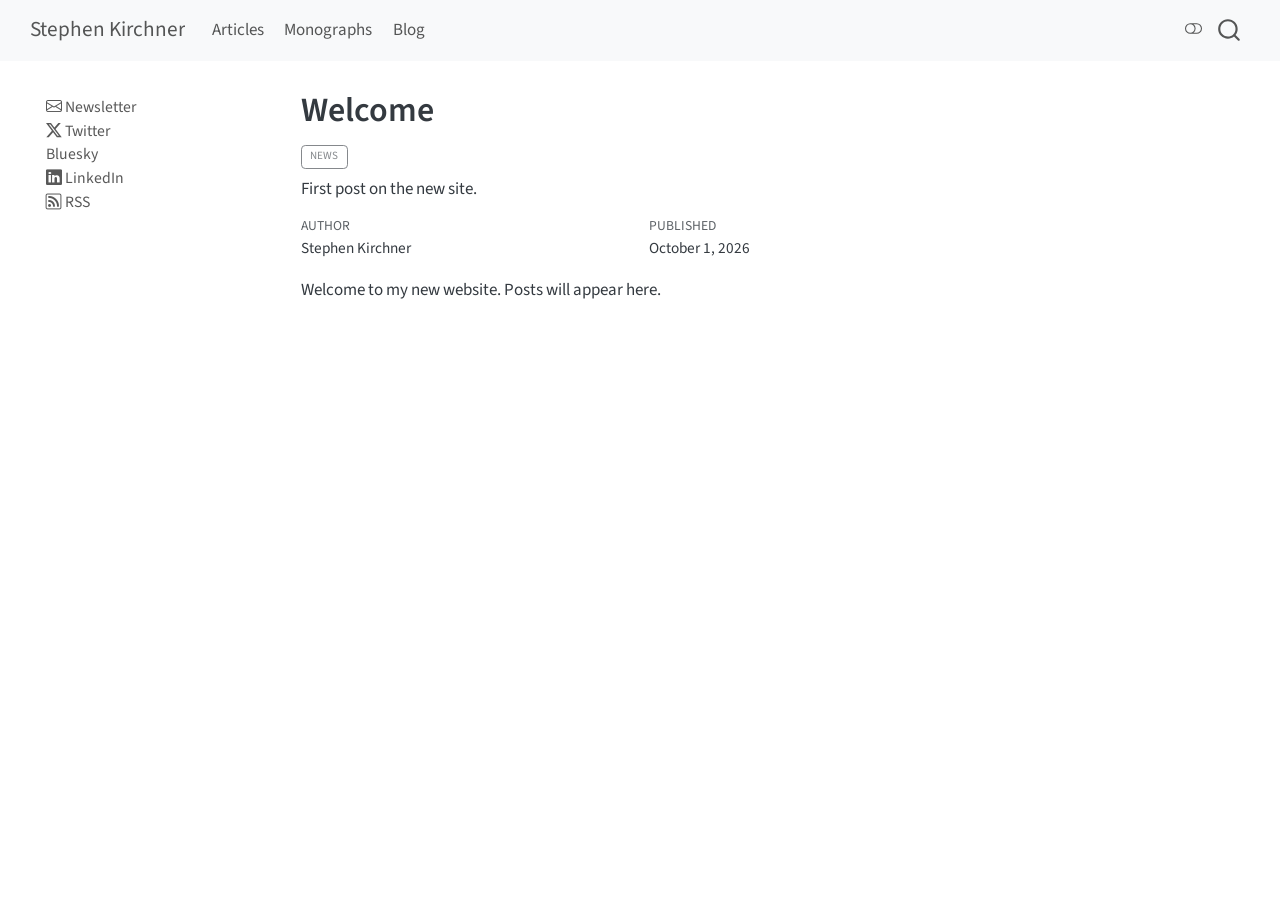
==== posts/2026-10-01-welcome/index.html @ f4609732 "Built site for gh-pages" ====
<!DOCTYPE html>
<html xmlns="http://www.w3.org/1999/xhtml" lang="en" xml:lang="en"><head>

<meta charset="utf-8">
<meta name="generator" content="quarto-1.10.18">

<meta name="viewport" content="width=device-width, initial-scale=1.0, user-scalable=yes">

<meta name="author" content="Stephen Kirchner">
<meta name="dcterms.date" content="2026-10-01">
<meta name="description" content="First post on the new site.">

<title>Welcome – Stephen Kirchner</title>
<style>
/* Default styles provided by pandoc.
** See https://pandoc.org/MANUAL.html#variables-for-html for config info.
*/
span.smallcaps{font-variant: small-caps;}
div.columns{display: flex; gap: 1.5em;}
div.column{flex: auto;}
@media screen {
div.columns{gap: min(4vw, 1.5em);}
div.column{overflow-x: auto;}
}
div.hanging-indent{margin-left: 1.5em; text-indent: -1.5em;}
ul.task-list{list-style: none;}
ul.task-list li input[type="checkbox"] {
  width: 0.8em;
  margin: 0 0.8em 0.2em -1em; /* quarto-specific, see https://github.com/quarto-dev/quarto-cli/issues/4556 */ 
  vertical-align: middle;
}
</style>


<script src="../../site_libs/quarto-nav/quarto-nav.js"></script>
<script src="../../site_libs/quarto-nav/headroom.min.js"></script>
<script src="../../site_libs/clipboard/clipboard.min.js"></script>
<script src="../../site_libs/quarto-search/autocomplete.umd.js"></script>
<script src="../../site_libs/quarto-search/fuse.min.js"></script>
<script src="../../site_libs/quarto-search/quarto-search.js"></script>
<meta name="quarto:offset" content="../../">
<script src="../../site_libs/quarto-html/quarto.js" type="module"></script>
<script src="../../site_libs/quarto-html/tabsets/tabsets.js" type="module"></script>
<script src="../../site_libs/quarto-html/popper.min.js"></script>
<script src="../../site_libs/quarto-html/tippy.umd.min.js"></script>
<script src="../../site_libs/quarto-html/anchor.min.js"></script>
<link href="../../site_libs/quarto-html/tippy.css" rel="stylesheet">
<link href="../../site_libs/quarto-html/quarto-syntax-highlighting-64a204ab8560d761af7679ceaba22944.css" rel="stylesheet" class="quarto-color-scheme" id="quarto-text-highlighting-styles">
<link href="../../site_libs/quarto-html/quarto-syntax-highlighting-dark-b85bc7c33db8c58e0ec93c3465666fed.css" rel="stylesheet" class="quarto-color-scheme quarto-color-alternate" id="quarto-text-highlighting-styles">
<link href="../../site_libs/quarto-html/quarto-syntax-highlighting-64a204ab8560d761af7679ceaba22944.css" rel="stylesheet" class="quarto-color-scheme-extra" id="quarto-text-highlighting-styles">
<script src="../../site_libs/bootstrap/bootstrap.min.js"></script>
<link href="../../site_libs/bootstrap/bootstrap-icons.css" rel="stylesheet">
<link href="../../site_libs/bootstrap/bootstrap-172ba59bd5e0b52282274ba0c0cc16fc.min.css" rel="stylesheet" append-hash="true" class="quarto-color-scheme" id="quarto-bootstrap" data-mode="light">
<link href="../../site_libs/bootstrap/bootstrap-dark-8b348f4b4b74a528bf910da1e8c5139e.min.css" rel="stylesheet" append-hash="true" class="quarto-color-scheme quarto-color-alternate" id="quarto-bootstrap" data-mode="dark">
<link href="../../site_libs/bootstrap/bootstrap-172ba59bd5e0b52282274ba0c0cc16fc.min.css" rel="stylesheet" append-hash="true" class="quarto-color-scheme-extra" id="quarto-bootstrap" data-mode="light">
<script id="quarto-search-options" type="application/json">{
  "location": "navbar",
  "copy-button": false,
  "collapse-after": 3,
  "panel-placement": "end",
  "type": "overlay",
  "limit": 50,
  "keyboard-shortcut": [
    "f",
    "/",
    "s"
  ],
  "show-item-context": false,
  "language": {
    "search-no-results-text": "No results",
    "search-matching-documents-text": "matching documents",
    "search-copy-link-title": "Copy link to search",
    "search-hide-matches-text": "Hide additional matches",
    "search-more-match-text": "more match in this document",
    "search-more-matches-text": "more matches in this document",
    "search-clear-button-title": "Clear",
    "search-text-placeholder": "",
    "search-detached-cancel-button-title": "Cancel",
    "search-submit-button-title": "Submit",
    "search-label": "Search"
  }
}</script>


<link rel="stylesheet" href="../../styles.css">
</head>

<body class="nav-sidebar floating nav-fixed quarto-light"><script id="quarto-html-before-body" type="application/javascript">
    const toggleBodyColorMode = (bsSheetEl) => {
      const mode = bsSheetEl.getAttribute("data-mode");
      const bodyEl = window.document.querySelector("body");
      if (mode === "dark") {
        bodyEl.classList.add("quarto-dark");
        bodyEl.classList.remove("quarto-light");
      } else {
        bodyEl.classList.add("quarto-light");
        bodyEl.classList.remove("quarto-dark");
      }
    }
    const toggleBodyColorPrimary = () => {
      const bsSheetEl = window.document.querySelector("link#quarto-bootstrap:not([rel=disabled-stylesheet])");
      if (bsSheetEl) {
        toggleBodyColorMode(bsSheetEl);
      }
    }
    const setColorSchemeToggle = (alternate) => {
      const toggles = window.document.querySelectorAll('.quarto-color-scheme-toggle');
      for (let i=0; i < toggles.length; i++) {
        const toggle = toggles[i];
        if (toggle) {
          if (alternate) {
            toggle.classList.add("alternate");
          } else {
            toggle.classList.remove("alternate");
          }
        }
      }
    };
    const toggleColorMode = (alternate) => {
      // Switch the stylesheets
      const primaryStylesheets = window.document.querySelectorAll('link.quarto-color-scheme:not(.quarto-color-alternate)');
      const alternateStylesheets = window.document.querySelectorAll('link.quarto-color-scheme.quarto-color-alternate');
      manageTransitions('#quarto-margin-sidebar .nav-link', false);
      if (alternate) {
        // note: dark is layered on light, we don't disable primary!
        enableStylesheet(alternateStylesheets);
        for (const sheetNode of alternateStylesheets) {
          if (sheetNode.id === "quarto-bootstrap") {
            toggleBodyColorMode(sheetNode);
          }
        }
      } else {
        disableStylesheet(alternateStylesheets);
        enableStylesheet(primaryStylesheets)
        toggleBodyColorPrimary();
      }
      manageTransitions('#quarto-margin-sidebar .nav-link', true);
      // Switch the toggles
      setColorSchemeToggle(alternate)
      // Hack to workaround the fact that safari doesn't
      // properly recolor the scrollbar when toggling (#1455)
      if (navigator.userAgent.indexOf('Safari') > 0 && navigator.userAgent.indexOf('Chrome') == -1) {
        manageTransitions("body", false);
        window.scrollTo(0, 1);
        setTimeout(() => {
          window.scrollTo(0, 0);
          manageTransitions("body", true);
        }, 40);
      }
    }
    const disableStylesheet = (stylesheets) => {
      for (let i=0; i < stylesheets.length; i++) {
        const stylesheet = stylesheets[i];
        stylesheet.rel = 'disabled-stylesheet';
      }
    }
    const enableStylesheet = (stylesheets) => {
      for (let i=0; i < stylesheets.length; i++) {
        const stylesheet = stylesheets[i];
        if(stylesheet.rel !== 'stylesheet') { // for Chrome, which will still FOUC without this check
          stylesheet.rel = 'stylesheet';
        }
      }
    }
    const manageTransitions = (selector, allowTransitions) => {
      const els = window.document.querySelectorAll(selector);
      for (let i=0; i < els.length; i++) {
        const el = els[i];
        if (allowTransitions) {
          el.classList.remove('notransition');
        } else {
          el.classList.add('notransition');
        }
      }
    }
    const isFileUrl = () => {
      return window.location.protocol === 'file:';
    }
    const hasAlternateSentinel = () => {
      let styleSentinel = getColorSchemeSentinel();
      if (styleSentinel !== null) {
        return styleSentinel === "alternate";
      } else {
        return false;
      }
    }
    const setStyleSentinel = (alternate) => {
      const value = alternate ? "alternate" : "default";
      if (!isFileUrl()) {
        window.localStorage.setItem("quarto-color-scheme", value);
      } else {
        localAlternateSentinel = value;
      }
    }
    const getColorSchemeSentinel = () => {
      if (!isFileUrl()) {
        const storageValue = window.localStorage.getItem("quarto-color-scheme");
        return storageValue != null ? storageValue : localAlternateSentinel;
      } else {
        return localAlternateSentinel;
      }
    }
    const toggleGiscusIfUsed = (isAlternate, darkModeDefault) => {
      const baseTheme = document.querySelector('#giscus-base-theme')?.value ?? 'light';
      const alternateTheme = document.querySelector('#giscus-alt-theme')?.value ?? 'dark';
      let newTheme = '';
      if(authorPrefersDark) {
        newTheme = isAlternate ? baseTheme : alternateTheme;
      } else {
        newTheme = isAlternate ? alternateTheme : baseTheme;
      }
      const changeGiscusTheme = () => {
        // From: https://github.com/giscus/giscus/issues/336
        const sendMessage = (message) => {
          const iframe = document.querySelector('iframe.giscus-frame');
          if (!iframe) return;
          iframe.contentWindow.postMessage({ giscus: message }, 'https://giscus.app');
        }
        sendMessage({
          setConfig: {
            theme: newTheme
          }
        });
      }
      const isGiscussLoaded = window.document.querySelector('iframe.giscus-frame') !== null;
      if (isGiscussLoaded) {
        changeGiscusTheme();
      }
    };
    const authorPrefersDark = false;
    const darkModeDefault = authorPrefersDark;
      document.querySelector('link#quarto-text-highlighting-styles.quarto-color-scheme-extra').rel = 'disabled-stylesheet';
      document.querySelector('link#quarto-bootstrap.quarto-color-scheme-extra').rel = 'disabled-stylesheet';
    let localAlternateSentinel = darkModeDefault ? 'alternate' : 'default';
    // Dark / light mode switch
    window.quartoToggleColorScheme = () => {
      // Read the current dark / light value
      let toAlternate = !hasAlternateSentinel();
      toggleColorMode(toAlternate);
      setStyleSentinel(toAlternate);
      toggleGiscusIfUsed(toAlternate, darkModeDefault);
      window.dispatchEvent(new Event('resize'));
    };
    // Switch to dark mode if need be
    if (hasAlternateSentinel()) {
      toggleColorMode(true);
    } else {
      toggleColorMode(false);
    }
  </script>

<div id="quarto-search-results"></div>
  <header id="quarto-header" class="headroom fixed-top">
    <nav class="navbar navbar-expand-lg " data-bs-theme="dark">
      <div class="navbar-container container-fluid">
      <div class="navbar-brand-container mx-auto">
    <a class="navbar-brand" href="../../index.html">
    <span class="navbar-title">Stephen Kirchner</span>
    </a>
  </div>
            <div id="quarto-search" class="" title="Search"></div>
          <button class="navbar-toggler" type="button" data-bs-toggle="collapse" data-bs-target="#navbarCollapse" aria-controls="navbarCollapse" role="menu" aria-expanded="false" aria-label="Toggle navigation" onclick="if (window.quartoToggleHeadroom) { window.quartoToggleHeadroom(); }">
  <span class="navbar-toggler-icon"></span>
</button>
          <div class="collapse navbar-collapse" id="navbarCollapse">
            <ul class="navbar-nav navbar-nav-scroll me-auto">
  <li class="nav-item">
    <a class="nav-link" href="../../articles.html"> 
<span class="menu-text">Articles</span></a>
  </li>  
  <li class="nav-item">
    <a class="nav-link" href="../../monographs.html"> 
<span class="menu-text">Monographs</span></a>
  </li>  
  <li class="nav-item">
    <a class="nav-link" href="../../blog.html"> 
<span class="menu-text">Blog</span></a>
  </li>  
</ul>
          </div> <!-- /navcollapse -->
            <div class="quarto-navbar-tools">
  <a href="" class="quarto-color-scheme-toggle quarto-navigation-tool  px-1" onclick="window.quartoToggleColorScheme(); return false;" title="Toggle dark mode"><i class="bi"></i></a>
</div>
      </div> <!-- /container-fluid -->
    </nav>
  <nav class="quarto-secondary-nav">
    <div class="container-fluid d-flex">
      <button type="button" class="quarto-btn-toggle btn" data-bs-toggle="collapse" role="button" data-bs-target=".quarto-sidebar-collapse-item" aria-controls="quarto-sidebar" aria-expanded="false" aria-label="Toggle sidebar navigation" onclick="if (window.quartoToggleHeadroom) { window.quartoToggleHeadroom(); }">
        <i class="bi bi-layout-text-sidebar-reverse"></i>
      </button>
        <nav class="quarto-page-breadcrumbs" aria-label="breadcrumb"><ol class="breadcrumb"><li class="breadcrumb-item">Welcome</li></ol></nav>
        <a class="flex-grow-1" role="navigation" data-bs-toggle="collapse" data-bs-target=".quarto-sidebar-collapse-item" aria-controls="quarto-sidebar" aria-expanded="false" aria-label="Toggle sidebar navigation" onclick="if (window.quartoToggleHeadroom) { window.quartoToggleHeadroom(); }">      
        </a>
    </div>
  </nav>
</header>
<!-- content -->
<div id="quarto-content" class="quarto-container page-columns page-rows-contents page-layout-article page-navbar">
<!-- sidebar -->
  <nav id="quarto-sidebar" class="sidebar collapse collapse-horizontal quarto-sidebar-collapse-item sidebar-navigation floating overflow-auto">
    <div class="sidebar-menu-container"> 
    <ul class="list-unstyled mt-1">
        <li class="sidebar-item">
  <div class="sidebar-item-container"> 
  <a href="https://your-newsletter-url" class="sidebar-item-text sidebar-link"><i class="bi bi-envelope" role="img">
</i> 
 <span class="menu-text">Newsletter</span></a>
  </div>
</li>
        <li class="sidebar-item">
  <div class="sidebar-item-container"> 
  <a href="https://x.com/yourhandle" class="sidebar-item-text sidebar-link"><i class="bi bi-twitter-x" role="img">
</i> 
 <span class="menu-text">Twitter</span></a>
  </div>
</li>
        <li class="sidebar-item">
  <div class="sidebar-item-container"> 
  <a href="https://bsky.app/profile/yourhandle.bsky.social" class="sidebar-item-text sidebar-link"><i class="bi bi-butterfly" role="img">
</i> 
 <span class="menu-text">Bluesky</span></a>
  </div>
</li>
        <li class="sidebar-item">
  <div class="sidebar-item-container"> 
  <a href="https://www.linkedin.com/in/yourprofile" class="sidebar-item-text sidebar-link"><i class="bi bi-linkedin" role="img">
</i> 
 <span class="menu-text">LinkedIn</span></a>
  </div>
</li>
        <li class="sidebar-item">
  <div class="sidebar-item-container"> 
  <a href="../../blog.xml" class="sidebar-item-text sidebar-link"><i class="bi bi-rss" role="img">
</i> 
 <span class="menu-text">RSS</span></a>
  </div>
</li>
    </ul>
    </div>
</nav>
<div id="quarto-sidebar-glass" class="quarto-sidebar-collapse-item" data-bs-toggle="collapse" data-bs-target=".quarto-sidebar-collapse-item"></div>
<!-- margin-sidebar -->
    <div id="quarto-margin-sidebar" class="sidebar margin-sidebar zindex-bottom">
        
    </div>
<!-- main -->
<main class="content" id="quarto-document-content">


<header id="title-block-header" class="quarto-title-block default">
<div class="quarto-title">
<h1 class="title">Welcome</h1>
  <div class="quarto-categories">
    <div class="quarto-category">news</div>
  </div>
  </div>

<div>
  <div class="description">
    First post on the new site.
  </div>
</div>


<div class="quarto-title-meta">

    <div>
    <div class="quarto-title-meta-heading">Author</div>
    <div class="quarto-title-meta-contents">
             <p>Stephen Kirchner </p>
          </div>
  </div>
    
    <div>
    <div class="quarto-title-meta-heading">Published</div>
    <div class="quarto-title-meta-contents">
      <p class="date">October 1, 2026</p>
    </div>
  </div>
  
    
  </div>
  


</header>


<p>Welcome to my new website. Posts will appear here.</p>



</main> <!-- /main -->
<script id="quarto-html-after-body" type="application/javascript">
  window.document.addEventListener("DOMContentLoaded", function (event) {
    // Ensure there is a toggle, if there isn't float one in the top right
    if (window.document.querySelector('.quarto-color-scheme-toggle') === null) {
      const a = window.document.createElement('a');
      a.classList.add('top-right');
      a.classList.add('quarto-color-scheme-toggle');
      a.href = "";
      a.onclick = function() { try { window.quartoToggleColorScheme(); } catch {} return false; };
      const i = window.document.createElement("i");
      i.classList.add('bi');
      a.appendChild(i);
      window.document.body.appendChild(a);
    }
    setColorSchemeToggle(hasAlternateSentinel())
    const icon = "";
    const anchorJS = new window.AnchorJS();
    anchorJS.options = {
      placement: 'right',
      icon: icon
    };
    anchorJS.add('.anchored');
    const isCodeAnnotation = (el) => {
      for (const clz of el.classList) {
        if (clz.startsWith('code-annotation-')) {                     
          return true;
        }
      }
      return false;
    }
    const onCopySuccess = function(e) {
      // button target
      const button = e.trigger;
      // don't keep focus
      button.blur();
      // flash "checked"
      button.classList.add('code-copy-button-checked');
      var currentTitle = button.getAttribute("title");
      button.setAttribute("title", "Copied!");
      let tooltip;
      if (window.bootstrap) {
        button.setAttribute("data-bs-toggle", "tooltip");
        button.setAttribute("data-bs-placement", "left");
        button.setAttribute("data-bs-title", "Copied!");
        tooltip = new bootstrap.Tooltip(button, 
          { trigger: "manual", 
            customClass: "code-copy-button-tooltip",
            offset: [0, -8]});
        tooltip.show();    
      }
      setTimeout(function() {
        if (tooltip) {
          tooltip.hide();
          button.removeAttribute("data-bs-title");
          button.removeAttribute("data-bs-toggle");
          button.removeAttribute("data-bs-placement");
        }
        button.setAttribute("title", currentTitle);
        button.classList.remove('code-copy-button-checked');
      }, 1000);
      // clear code selection
      e.clearSelection();
    }
    const getTextToCopy = function(trigger) {
      const outerScaffold = trigger.parentElement.cloneNode(true);
      const codeEl = outerScaffold.querySelector('code');
      for (const childEl of codeEl.children) {
        if (isCodeAnnotation(childEl)) {
          childEl.remove();
        }
      }
      return codeEl.innerText;
    }
    const clipboard = new window.ClipboardJS('.code-copy-button:not([data-in-quarto-modal])', {
      text: getTextToCopy
    });
    clipboard.on('success', onCopySuccess);
    if (window.document.getElementById('quarto-embedded-source-code-modal')) {
      const clipboardModal = new window.ClipboardJS('.code-copy-button[data-in-quarto-modal]', {
        text: getTextToCopy,
        container: window.document.getElementById('quarto-embedded-source-code-modal')
      });
      clipboardModal.on('success', onCopySuccess);
    }
      var localhostRegex = new RegExp(/^(?:http|https):\/\/localhost\:?[0-9]*\//);
      var mailtoRegex = new RegExp(/^mailto:/);
        var filterRegex = new RegExp("https:\/\/stephenkirchner\.github\.io");
      var isInternal = (href) => {
          return filterRegex.test(href) || localhostRegex.test(href) || mailtoRegex.test(href);
      }
      // Inspect non-navigation links and adorn them if external
     var links = window.document.querySelectorAll('a[href]:not(.nav-link):not(.navbar-brand):not(.toc-action):not(.sidebar-link):not(.sidebar-item-toggle):not(.pagination-link):not(.no-external):not([aria-hidden]):not(.dropdown-item):not(.quarto-navigation-tool):not(.about-link)');
      for (var i=0; i<links.length; i++) {
        const link = links[i];
        if (!isInternal(link.href)) {
          // undo the damage that might have been done by quarto-nav.js in the case of
          // links that we want to consider external
          if (link.dataset.originalHref !== undefined) {
            link.href = link.dataset.originalHref;
          }
        }
      }
    function tippyHover(el, contentFn, onTriggerFn, onUntriggerFn) {
      const config = {
        allowHTML: true,
        maxWidth: 500,
        delay: 100,
        arrow: false,
        appendTo: function(el) {
            return el.parentElement;
        },
        interactive: true,
        interactiveBorder: 10,
        theme: 'quarto',
        placement: 'bottom-start',
      };
      if (contentFn) {
        config.content = contentFn;
      }
      if (onTriggerFn) {
        config.onTrigger = onTriggerFn;
      }
      if (onUntriggerFn) {
        config.onUntrigger = onUntriggerFn;
      }
      window.tippy(el, config); 
    }
    const noterefs = window.document.querySelectorAll('a[role="doc-noteref"]');
    for (var i=0; i<noterefs.length; i++) {
      const ref = noterefs[i];
      tippyHover(ref, function() {
        // use id or data attribute instead here
        let href = ref.getAttribute('data-footnote-href') || ref.getAttribute('href');
        try { href = new URL(href).hash; } catch {}
        const id = href.replace(/^#\/?/, "");
        const note = window.document.getElementById(id);
        if (note) {
          return note.innerHTML;
        } else {
          return "";
        }
      });
    }
    const xrefs = window.document.querySelectorAll('a.quarto-xref');
    const processXRef = (id, note) => {
      // Strip column container classes
      const stripColumnClz = (el) => {
        el.classList.remove("page-full", "page-columns");
        if (el.children) {
          for (const child of el.children) {
            stripColumnClz(child);
          }
        }
      }
      stripColumnClz(note)
      if (id === null || id.startsWith('sec-')) {
        // Special case sections, only their first couple elements
        const container = document.createElement("div");
        if (note.children && note.children.length > 2) {
          container.appendChild(note.children[0].cloneNode(true));
          for (let i = 1; i < note.children.length; i++) {
            const child = note.children[i];
            if (child.tagName === "P" && child.innerText === "") {
              continue;
            } else {
              container.appendChild(child.cloneNode(true));
              break;
            }
          }
          if (window.Quarto?.typesetMath) {
            window.Quarto.typesetMath(container);
          }
          return container.innerHTML
        } else {
          if (window.Quarto?.typesetMath) {
            window.Quarto.typesetMath(note);
          }
          return note.innerHTML;
        }
      } else {
        // Remove any anchor links if they are present
        const anchorLink = note.querySelector('a.anchorjs-link');
        if (anchorLink) {
          anchorLink.remove();
        }
        if (window.Quarto?.typesetMath) {
          window.Quarto.typesetMath(note);
        }
        if (note.classList.contains("callout")) {
          return note.outerHTML;
        } else {
          return note.innerHTML;
        }
      }
    }
    for (var i=0; i<xrefs.length; i++) {
      const xref = xrefs[i];
      tippyHover(xref, undefined, function(instance) {
        instance.disable();
        let url = xref.getAttribute('href');
        let hash = undefined; 
        if (url.startsWith('#')) {
          hash = url;
        } else {
          try { hash = new URL(url).hash; } catch {}
        }
        if (hash) {
          const id = hash.replace(/^#\/?/, "");
          const note = window.document.getElementById(id);
          if (note !== null) {
            try {
              const html = processXRef(id, note.cloneNode(true));
              instance.setContent(html);
            } finally {
              instance.enable();
              instance.show();
            }
          } else {
            // See if we can fetch this
            fetch(url.split('#')[0])
            .then(res => res.text())
            .then(html => {
              const parser = new DOMParser();
              const htmlDoc = parser.parseFromString(html, "text/html");
              const note = htmlDoc.getElementById(id);
              if (note !== null) {
                const html = processXRef(id, note);
                instance.setContent(html);
              } 
            }).finally(() => {
              instance.enable();
              instance.show();
            });
          }
        } else {
          // See if we can fetch a full url (with no hash to target)
          // This is a special case and we should probably do some content thinning / targeting
          fetch(url)
          .then(res => res.text())
          .then(html => {
            const parser = new DOMParser();
            const htmlDoc = parser.parseFromString(html, "text/html");
            const note = htmlDoc.querySelector('main.content');
            if (note !== null) {
              // This should only happen for chapter cross references
              // (since there is no id in the URL)
              // remove the first header
              if (note.children.length > 0 && note.children[0].tagName === "HEADER") {
                note.children[0].remove();
              }
              const html = processXRef(null, note);
              instance.setContent(html);
            } 
          }).finally(() => {
            instance.enable();
            instance.show();
          });
        }
      }, function(instance) {
      });
    }
        let selectedAnnoteEl;
        const selectorForAnnotation = ( cell, annotation) => {
          let cellAttr = 'data-code-cell="' + cell + '"';
          let lineAttr = 'data-code-annotation="' +  annotation + '"';
          const selector = 'span[' + cellAttr + '][' + lineAttr + ']';
          return selector;
        }
        const selectCodeLines = (annoteEl) => {
          const doc = window.document;
          const targetCell = annoteEl.getAttribute("data-target-cell");
          const targetAnnotation = annoteEl.getAttribute("data-target-annotation");
          const annoteSpan = window.document.querySelector(selectorForAnnotation(targetCell, targetAnnotation));
          const lines = annoteSpan.getAttribute("data-code-lines").split(",");
          const lineIds = lines.map((line) => {
            return targetCell + "-" + line;
          })
          let top = null;
          let height = null;
          let parent = null;
          if (lineIds.length > 0) {
              //compute the position of the single el (top and bottom and make a div)
              const el = window.document.getElementById(lineIds[0]);
              top = el.offsetTop;
              height = el.offsetHeight;
              parent = el.parentElement.parentElement;
            if (lineIds.length > 1) {
              const lastEl = window.document.getElementById(lineIds[lineIds.length - 1]);
              const bottom = lastEl.offsetTop + lastEl.offsetHeight;
              height = bottom - top;
            }
            if (top !== null && height !== null && parent !== null) {
              // cook up a div (if necessary) and position it 
              let div = window.document.getElementById("code-annotation-line-highlight");
              if (div === null) {
                div = window.document.createElement("div");
                div.setAttribute("id", "code-annotation-line-highlight");
                div.style.position = 'absolute';
                parent.appendChild(div);
              }
              div.style.top = top - 2 + "px";
              div.style.height = height + 4 + "px";
              div.style.left = 0;
              let gutterDiv = window.document.getElementById("code-annotation-line-highlight-gutter");
              if (gutterDiv === null) {
                gutterDiv = window.document.createElement("div");
                gutterDiv.setAttribute("id", "code-annotation-line-highlight-gutter");
                gutterDiv.style.position = 'absolute';
                const codeCell = window.document.getElementById(targetCell);
                const gutter = codeCell.querySelector('.code-annotation-gutter');
                gutter.appendChild(gutterDiv);
              }
              gutterDiv.style.top = top - 2 + "px";
              gutterDiv.style.height = height + 4 + "px";
            }
            selectedAnnoteEl = annoteEl;
          }
        };
        const unselectCodeLines = () => {
          const elementsIds = ["code-annotation-line-highlight", "code-annotation-line-highlight-gutter"];
          elementsIds.forEach((elId) => {
            const div = window.document.getElementById(elId);
            if (div) {
              div.remove();
            }
          });
          selectedAnnoteEl = undefined;
        };
          // Handle positioning of the toggle
      window.addEventListener(
        "resize",
        throttle(() => {
          elRect = undefined;
          if (selectedAnnoteEl) {
            selectCodeLines(selectedAnnoteEl);
          }
        }, 10)
      );
      function throttle(fn, ms) {
      let throttle = false;
      let timer;
        return (...args) => {
          if(!throttle) { // first call gets through
              fn.apply(this, args);
              throttle = true;
          } else { // all the others get throttled
              if(timer) clearTimeout(timer); // cancel #2
              timer = setTimeout(() => {
                fn.apply(this, args);
                timer = throttle = false;
              }, ms);
          }
        };
      }
        // Attach click handler to the DT
        const annoteDls = window.document.querySelectorAll('dt[data-target-cell]');
        for (const annoteDlNode of annoteDls) {
          annoteDlNode.addEventListener('click', (event) => {
            const clickedEl = event.target;
            if (clickedEl !== selectedAnnoteEl) {
              unselectCodeLines();
              const activeEl = window.document.querySelector('dt[data-target-cell].code-annotation-active');
              if (activeEl) {
                activeEl.classList.remove('code-annotation-active');
              }
              selectCodeLines(clickedEl);
              clickedEl.classList.add('code-annotation-active');
            } else {
              // Unselect the line
              unselectCodeLines();
              clickedEl.classList.remove('code-annotation-active');
            }
          });
        }
    const findCites = (el) => {
      const parentEl = el.parentElement;
      if (parentEl) {
        const cites = parentEl.dataset.cites;
        if (cites) {
          return {
            el,
            cites: cites.split(' ')
          };
        } else {
          return findCites(el.parentElement)
        }
      } else {
        return undefined;
      }
    };
    var bibliorefs = window.document.querySelectorAll('a[role="doc-biblioref"]');
    for (var i=0; i<bibliorefs.length; i++) {
      const ref = bibliorefs[i];
      const citeInfo = findCites(ref);
      if (citeInfo) {
        tippyHover(citeInfo.el, function() {
          var popup = window.document.createElement('div');
          citeInfo.cites.forEach(function(cite) {
            var citeDiv = window.document.createElement('div');
            citeDiv.classList.add('hanging-indent');
            citeDiv.classList.add('csl-entry');
            var biblioDiv = window.document.getElementById('ref-' + cite);
            if (biblioDiv) {
              citeDiv.innerHTML = biblioDiv.innerHTML;
            }
            popup.appendChild(citeDiv);
          });
          return popup.innerHTML;
        });
      }
    }
  });
  </script>
</div> <!-- /content -->




</body></html>
---- site_libs/quarto-html/tippy.css ----
.tippy-box[data-animation=fade][data-state=hidden]{opacity:0}[data-tippy-root]{max-width:calc(100vw - 10px)}.tippy-box{position:relative;background-color:#333;color:#fff;border-radius:4px;font-size:14px;line-height:1.4;white-space:normal;outline:0;transition-property:transform,visibility,opacity}.tippy-box[data-placement^=top]>.tippy-arrow{bottom:0}.tippy-box[data-placement^=top]>.tippy-arrow:before{bottom:-7px;left:0;border-width:8px 8px 0;border-top-color:initial;transform-origin:center top}.tippy-box[data-placement^=bottom]>.tippy-arrow{top:0}.tippy-box[data-placement^=bottom]>.tippy-arrow:before{top:-7px;left:0;border-width:0 8px 8px;border-bottom-color:initial;transform-origin:center bottom}.tippy-box[data-placement^=left]>.tippy-arrow{right:0}.tippy-box[data-placement^=left]>.tippy-arrow:before{border-width:8px 0 8px 8px;border-left-color:initial;right:-7px;transform-origin:center left}.tippy-box[data-placement^=right]>.tippy-arrow{left:0}.tippy-box[data-placement^=right]>.tippy-arrow:before{left:-7px;border-width:8px 8px 8px 0;border-right-color:initial;transform-origin:center right}.tippy-box[data-inertia][data-state=visible]{transition-timing-function:cubic-bezier(.54,1.5,.38,1.11)}.tippy-arrow{width:16px;height:16px;color:#333}.tippy-arrow:before{content:"";position:absolute;border-color:transparent;border-style:solid}.tippy-content{position:relative;padding:5px 9px;z-index:1}
---- site_libs/quarto-html/quarto-syntax-highlighting-64a204ab8560d761af7679ceaba22944.css ----
/* quarto syntax highlight colors */
:root {
  --quarto-hl-ot-color: #003B4F;
  --quarto-hl-at-color: #657422;
  --quarto-hl-ss-color: #20794D;
  --quarto-hl-an-color: #5E5E5E;
  --quarto-hl-fu-color: #4758AB;
  --quarto-hl-st-color: #20794D;
  --quarto-hl-cf-color: #003B4F;
  --quarto-hl-op-color: #5E5E5E;
  --quarto-hl-er-color: #AD0000;
  --quarto-hl-bn-color: #AD0000;
  --quarto-hl-al-color: #AD0000;
  --quarto-hl-va-color: #111111;
  --quarto-hl-bu-color: inherit;
  --quarto-hl-ex-color: inherit;
  --quarto-hl-pp-color: #AD0000;
  --quarto-hl-in-color: #5E5E5E;
  --quarto-hl-vs-color: #20794D;
  --quarto-hl-wa-color: #5E5E5E;
  --quarto-hl-do-color: #5E5E5E;
  --quarto-hl-im-color: #00769E;
  --quarto-hl-ch-color: #20794D;
  --quarto-hl-dt-color: #AD0000;
  --quarto-hl-fl-color: #AD0000;
  --quarto-hl-co-color: #5E5E5E;
  --quarto-hl-cv-color: #5E5E5E;
  --quarto-hl-cn-color: #8f5902;
  --quarto-hl-sc-color: #5E5E5E;
  --quarto-hl-dv-color: #AD0000;
  --quarto-hl-kw-color: #003B4F;
}

/* other quarto variables */
:root {
  --quarto-font-monospace: SFMono-Regular, Menlo, Monaco, Consolas, "Liberation Mono", "Courier New", monospace;
}

/* syntax highlight based on Pandoc's rules */
pre > code.sourceCode > span {
  color: #003B4F;
}

code.sourceCode > span {
  color: #003B4F;
}

div.sourceCode,
div.sourceCode pre.sourceCode {
  color: #003B4F;
}

/* Normal */
code span {
  color: #003B4F;
}

/* Alert */
code span.al {
  color: #AD0000;
  font-style: inherit;
}

/* Annotation */
code span.an {
  color: #5E5E5E;
  font-style: inherit;
}

/* Attribute */
code span.at {
  color: #657422;
  font-style: inherit;
}

/* BaseN */
code span.bn {
  color: #AD0000;
  font-style: inherit;
}

/* BuiltIn */
code span.bu {
  font-style: inherit;
}

/* ControlFlow */
code span.cf {
  color: #003B4F;
  font-weight: bold;
  font-style: inherit;
}

/* Char */
code span.ch {
  color: #20794D;
  font-style: inherit;
}

/* Constant */
code span.cn {
  color: #8f5902;
  font-style: inherit;
}

/* Comment */
code span.co {
  color: #5E5E5E;
  font-style: inherit;
}

/* CommentVar */
code span.cv {
  color: #5E5E5E;
  font-style: italic;
}

/* Documentation */
code span.do {
  color: #5E5E5E;
  font-style: italic;
}

/* DataType */
code span.dt {
  color: #AD0000;
  font-style: inherit;
}

/* DecVal */
code span.dv {
  color: #AD0000;
  font-style: inherit;
}

/* Error */
code span.er {
  color: #AD0000;
  font-style: inherit;
}

/* Extension */
code span.ex {
  font-style: inherit;
}

/* Float */
code span.fl {
  color: #AD0000;
  font-style: inherit;
}

/* Function */
code span.fu {
  color: #4758AB;
  font-style: inherit;
}

/* Import */
code span.im {
  color: #00769E;
  font-style: inherit;
}

/* Information */
code span.in {
  color: #5E5E5E;
  font-style: inherit;
}

/* Keyword */
code span.kw {
  color: #003B4F;
  font-weight: bold;
  font-style: inherit;
}

/* Operator */
code span.op {
  color: #5E5E5E;
  font-style: inherit;
}

/* Other */
code span.ot {
  color: #003B4F;
  font-style: inherit;
}

/* Preprocessor */
code span.pp {
  color: #AD0000;
  font-style: inherit;
}

/* SpecialChar */
code span.sc {
  color: #5E5E5E;
  font-style: inherit;
}

/* SpecialString */
code span.ss {
  color: #20794D;
  font-style: inherit;
}

/* String */
code span.st {
  color: #20794D;
  font-style: inherit;
}

/* Variable */
code span.va {
  color: #111111;
  font-style: inherit;
}

/* VerbatimString */
code span.vs {
  color: #20794D;
  font-style: inherit;
}

/* Warning */
code span.wa {
  color: #5E5E5E;
  font-style: italic;
}

.prevent-inlining {
  content: "</";
}

/*# sourceMappingURL=9d8d5bb603a83b8298b89080a598c93b.css.map */
---- site_libs/quarto-html/quarto-syntax-highlighting-dark-b85bc7c33db8c58e0ec93c3465666fed.css ----
/* quarto syntax highlight colors */
:root {
  --quarto-hl-al-color: #f07178;
  --quarto-hl-an-color: #d4d0ab;
  --quarto-hl-at-color: #00e0e0;
  --quarto-hl-bn-color: #d4d0ab;
  --quarto-hl-bu-color: #abe338;
  --quarto-hl-ch-color: #abe338;
  --quarto-hl-co-color: #f8f8f2;
  --quarto-hl-cv-color: #ffd700;
  --quarto-hl-cn-color: #ffd700;
  --quarto-hl-cf-color: #ffa07a;
  --quarto-hl-dt-color: #ffa07a;
  --quarto-hl-dv-color: #d4d0ab;
  --quarto-hl-do-color: #f8f8f2;
  --quarto-hl-er-color: #f07178;
  --quarto-hl-ex-color: #00e0e0;
  --quarto-hl-fl-color: #d4d0ab;
  --quarto-hl-fu-color: #ffa07a;
  --quarto-hl-im-color: #abe338;
  --quarto-hl-in-color: #d4d0ab;
  --quarto-hl-kw-color: #ffa07a;
  --quarto-hl-op-color: #ffa07a;
  --quarto-hl-ot-color: #00e0e0;
  --quarto-hl-pp-color: #dcc6e0;
  --quarto-hl-re-color: #00e0e0;
  --quarto-hl-sc-color: #abe338;
  --quarto-hl-ss-color: #abe338;
  --quarto-hl-st-color: #abe338;
  --quarto-hl-va-color: #00e0e0;
  --quarto-hl-vs-color: #abe338;
  --quarto-hl-wa-color: #dcc6e0;
}

/* other quarto variables */
:root {
  --quarto-font-monospace: SFMono-Regular, Menlo, Monaco, Consolas, "Liberation Mono", "Courier New", monospace;
}

/* syntax highlight based on Pandoc's rules */
pre > code.sourceCode > span {
  color: #f8f8f2;
}

code.sourceCode > span {
  color: #f8f8f2;
}

div.sourceCode,
div.sourceCode pre.sourceCode {
  color: #f8f8f2;
}

/* Normal */
code span {
  color: #f8f8f2;
}

/* Alert */
code span.al {
  color: #f07178;
}

/* Annotation */
code span.an {
  color: #d4d0ab;
}

/* Attribute */
code span.at {
  color: #00e0e0;
}

/* BaseN */
code span.bn {
  color: #d4d0ab;
}

/* BuiltIn */
code span.bu {
  color: #abe338;
}

/* ControlFlow */
code span.cf {
  font-weight: bold;
  color: #ffa07a;
}

/* Char */
code span.ch {
  color: #abe338;
}

/* Constant */
code span.cn {
  color: #ffd700;
}

/* Comment */
code span.co {
  font-style: italic;
  color: #f8f8f2;
}

/* CommentVar */
code span.cv {
  color: #ffd700;
}

/* Documentation */
code span.do {
  color: #f8f8f2;
}

/* DataType */
code span.dt {
  color: #ffa07a;
}

/* DecVal */
code span.dv {
  color: #d4d0ab;
}

/* Error */
code span.er {
  color: #f07178;
  text-decoration: underline;
}

/* Extension */
code span.ex {
  font-weight: bold;
  color: #00e0e0;
}

/* Float */
code span.fl {
  color: #d4d0ab;
}

/* Function */
code span.fu {
  color: #ffa07a;
}

/* Import */
code span.im {
  color: #abe338;
}

/* Information */
code span.in {
  color: #d4d0ab;
}

/* Keyword */
code span.kw {
  font-weight: bold;
  color: #ffa07a;
}

/* Operator */
code span.op {
  color: #ffa07a;
}

/* Other */
code span.ot {
  color: #00e0e0;
}

/* Preprocessor */
code span.pp {
  color: #dcc6e0;
}

/* RegionMarker */
code span.re {
  background-color: #f8f8f2;
  color: #00e0e0;
}

/* SpecialChar */
code span.sc {
  color: #abe338;
}

/* SpecialString */
code span.ss {
  color: #abe338;
}

/* String */
code span.st {
  color: #abe338;
}

/* Variable */
code span.va {
  color: #00e0e0;
}

/* VerbatimString */
code span.vs {
  color: #abe338;
}

/* Warning */
code span.wa {
  color: #dcc6e0;
}

.prevent-inlining {
  content: "</";
}

/*# sourceMappingURL=4ed8f1090dec6531da29ab00902aa718.css.map */
---- site_libs/quarto-html/quarto-syntax-highlighting-64a204ab8560d761af7679ceaba22944.css ----
/* quarto syntax highlight colors */
:root {
  --quarto-hl-ot-color: #003B4F;
  --quarto-hl-at-color: #657422;
  --quarto-hl-ss-color: #20794D;
  --quarto-hl-an-color: #5E5E5E;
  --quarto-hl-fu-color: #4758AB;
  --quarto-hl-st-color: #20794D;
  --quarto-hl-cf-color: #003B4F;
  --quarto-hl-op-color: #5E5E5E;
  --quarto-hl-er-color: #AD0000;
  --quarto-hl-bn-color: #AD0000;
  --quarto-hl-al-color: #AD0000;
  --quarto-hl-va-color: #111111;
  --quarto-hl-bu-color: inherit;
  --quarto-hl-ex-color: inherit;
  --quarto-hl-pp-color: #AD0000;
  --quarto-hl-in-color: #5E5E5E;
  --quarto-hl-vs-color: #20794D;
  --quarto-hl-wa-color: #5E5E5E;
  --quarto-hl-do-color: #5E5E5E;
  --quarto-hl-im-color: #00769E;
  --quarto-hl-ch-color: #20794D;
  --quarto-hl-dt-color: #AD0000;
  --quarto-hl-fl-color: #AD0000;
  --quarto-hl-co-color: #5E5E5E;
  --quarto-hl-cv-color: #5E5E5E;
  --quarto-hl-cn-color: #8f5902;
  --quarto-hl-sc-color: #5E5E5E;
  --quarto-hl-dv-color: #AD0000;
  --quarto-hl-kw-color: #003B4F;
}

/* other quarto variables */
:root {
  --quarto-font-monospace: SFMono-Regular, Menlo, Monaco, Consolas, "Liberation Mono", "Courier New", monospace;
}

/* syntax highlight based on Pandoc's rules */
pre > code.sourceCode > span {
  color: #003B4F;
}

code.sourceCode > span {
  color: #003B4F;
}

div.sourceCode,
div.sourceCode pre.sourceCode {
  color: #003B4F;
}

/* Normal */
code span {
  color: #003B4F;
}

/* Alert */
code span.al {
  color: #AD0000;
  font-style: inherit;
}

/* Annotation */
code span.an {
  color: #5E5E5E;
  font-style: inherit;
}

/* Attribute */
code span.at {
  color: #657422;
  font-style: inherit;
}

/* BaseN */
code span.bn {
  color: #AD0000;
  font-style: inherit;
}

/* BuiltIn */
code span.bu {
  font-style: inherit;
}

/* ControlFlow */
code span.cf {
  color: #003B4F;
  font-weight: bold;
  font-style: inherit;
}

/* Char */
code span.ch {
  color: #20794D;
  font-style: inherit;
}

/* Constant */
code span.cn {
  color: #8f5902;
  font-style: inherit;
}

/* Comment */
code span.co {
  color: #5E5E5E;
  font-style: inherit;
}

/* CommentVar */
code span.cv {
  color: #5E5E5E;
  font-style: italic;
}

/* Documentation */
code span.do {
  color: #5E5E5E;
  font-style: italic;
}

/* DataType */
code span.dt {
  color: #AD0000;
  font-style: inherit;
}

/* DecVal */
code span.dv {
  color: #AD0000;
  font-style: inherit;
}

/* Error */
code span.er {
  color: #AD0000;
  font-style: inherit;
}

/* Extension */
code span.ex {
  font-style: inherit;
}

/* Float */
code span.fl {
  color: #AD0000;
  font-style: inherit;
}

/* Function */
code span.fu {
  color: #4758AB;
  font-style: inherit;
}

/* Import */
code span.im {
  color: #00769E;
  font-style: inherit;
}

/* Information */
code span.in {
  color: #5E5E5E;
  font-style: inherit;
}

/* Keyword */
code span.kw {
  color: #003B4F;
  font-weight: bold;
  font-style: inherit;
}

/* Operator */
code span.op {
  color: #5E5E5E;
  font-style: inherit;
}

/* Other */
code span.ot {
  color: #003B4F;
  font-style: inherit;
}

/* Preprocessor */
code span.pp {
  color: #AD0000;
  font-style: inherit;
}

/* SpecialChar */
code span.sc {
  color: #5E5E5E;
  font-style: inherit;
}

/* SpecialString */
code span.ss {
  color: #20794D;
  font-style: inherit;
}

/* String */
code span.st {
  color: #20794D;
  font-style: inherit;
}

/* Variable */
code span.va {
  color: #111111;
  font-style: inherit;
}

/* VerbatimString */
code span.vs {
  color: #20794D;
  font-style: inherit;
}

/* Warning */
code span.wa {
  color: #5E5E5E;
  font-style: italic;
}

.prevent-inlining {
  content: "</";
}

/*# sourceMappingURL=9d8d5bb603a83b8298b89080a598c93b.css.map */
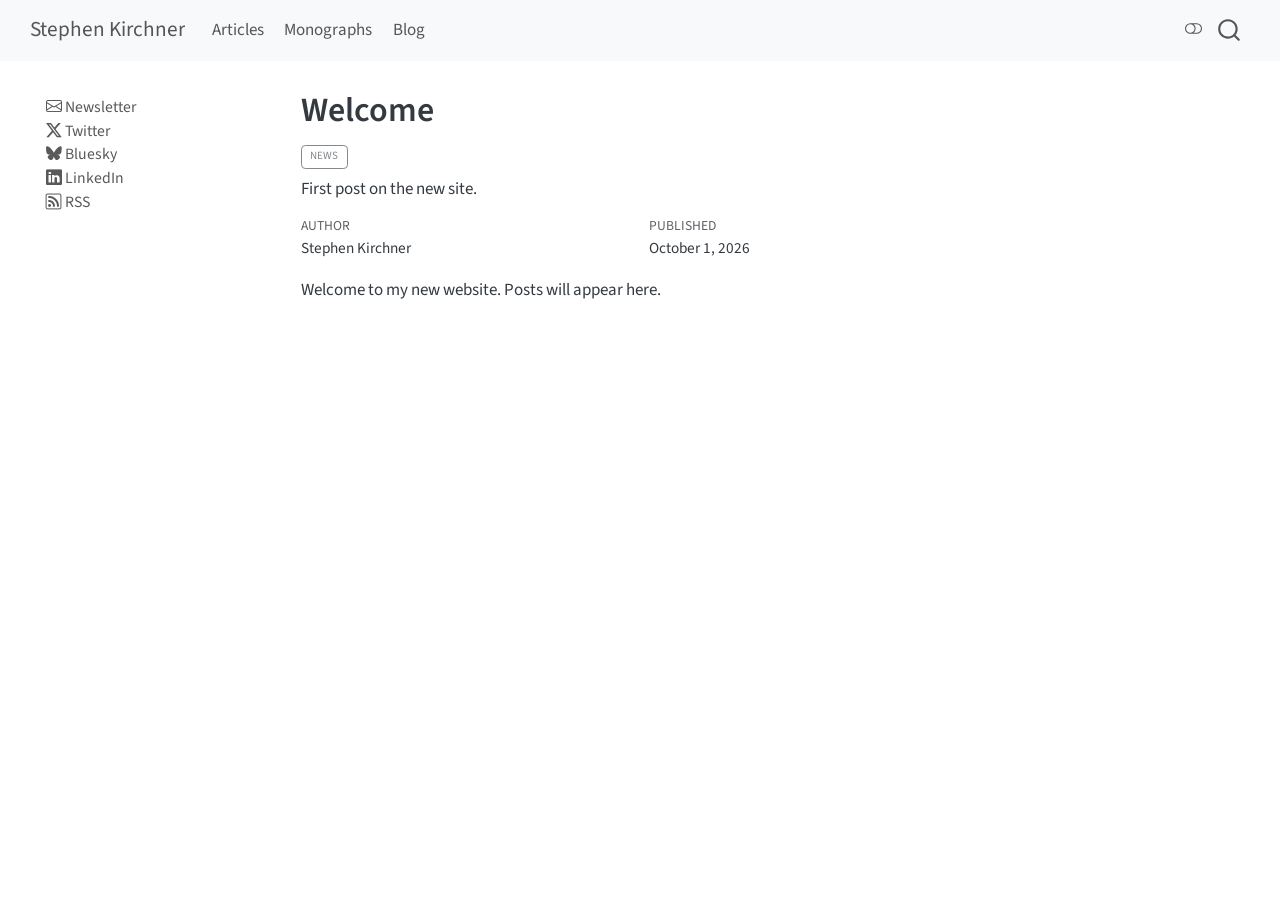
==== commit 1667e632: "Built site for gh-pages" ====
--- a/posts/2026-10-01-welcome/index.html
+++ b/posts/2026-10-01-welcome/index.html
@@ -302,28 +302,28 @@
     <ul class="list-unstyled mt-1">
         <li class="sidebar-item">
   <div class="sidebar-item-container"> 
-  <a href="https://your-newsletter-url" class="sidebar-item-text sidebar-link"><i class="bi bi-envelope" role="img">
+  <a href="https://stephenkirchner.substack.com" class="sidebar-item-text sidebar-link"><i class="bi bi-envelope" role="img">
 </i> 
  <span class="menu-text">Newsletter</span></a>
   </div>
 </li>
         <li class="sidebar-item">
   <div class="sidebar-item-container"> 
-  <a href="https://x.com/yourhandle" class="sidebar-item-text sidebar-link"><i class="bi bi-twitter-x" role="img">
+  <a href="https://x.com/insteconomics" class="sidebar-item-text sidebar-link"><i class="bi bi-twitter-x" role="img">
 </i> 
  <span class="menu-text">Twitter</span></a>
   </div>
 </li>
         <li class="sidebar-item">
   <div class="sidebar-item-container"> 
-  <a href="https://bsky.app/profile/yourhandle.bsky.social" class="sidebar-item-text sidebar-link"><i class="bi bi-butterfly" role="img">
+  <a href="https://bsky.app/profile/insteconomics.bsky.social" class="sidebar-item-text sidebar-link"><i class="bi bi-bluesky" role="img">
 </i> 
  <span class="menu-text">Bluesky</span></a>
   </div>
 </li>
         <li class="sidebar-item">
   <div class="sidebar-item-container"> 
-  <a href="https://www.linkedin.com/in/yourprofile" class="sidebar-item-text sidebar-link"><i class="bi bi-linkedin" role="img">
+  <a href="https://www.linkedin.com/in/stephen-kirchner-6533994a" class="sidebar-item-text sidebar-link"><i class="bi bi-linkedin" role="img">
 </i> 
  <span class="menu-text">LinkedIn</span></a>
   </div>
--- a/styles.css
+++ b/styles.css
@@ -0,0 +1,5 @@
+/* Articles page */
+.pub-list { list-style: none; padding-left: 0; }
+.pub-list li { margin-bottom: 0.6em; padding-left: 1.2em; text-indent: -1.2em; }
+.pub-year { margin-top: 1.5em; border-bottom: 1px solid var(--bs-border-color); }
+.pub-years { line-height: 1.8; }
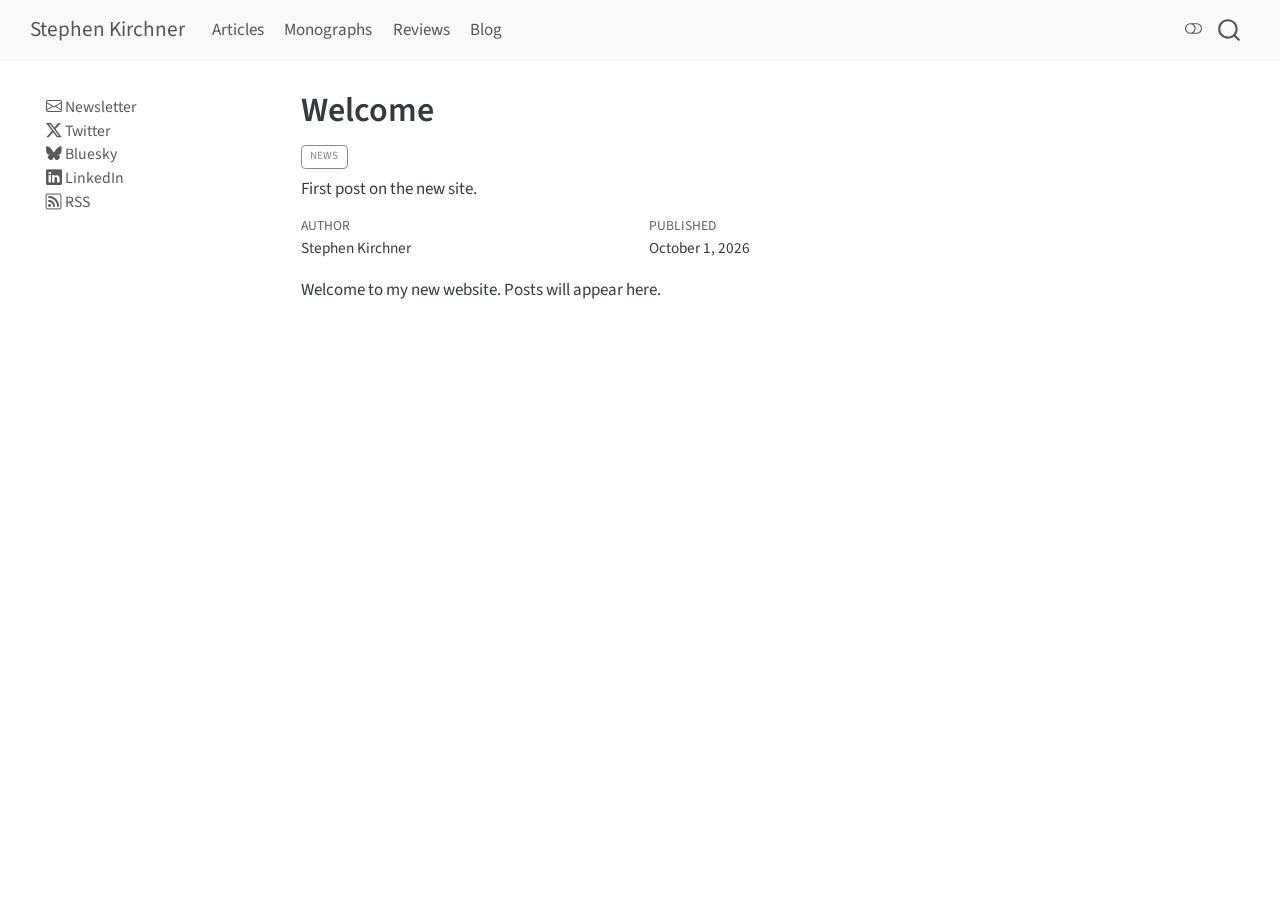
==== commit 31a6d884: "Built site for gh-pages" ====
--- a/posts/2026-10-01-welcome/index.html
+++ b/posts/2026-10-01-welcome/index.html
@@ -273,6 +273,10 @@
 <span class="menu-text">Monographs</span></a>
   </li>  
   <li class="nav-item">
+    <a class="nav-link" href="../../reviews.html"> 
+<span class="menu-text">Reviews</span></a>
+  </li>  
+  <li class="nav-item">
     <a class="nav-link" href="../../blog.html"> 
 <span class="menu-text">Blog</span></a>
   </li>  
